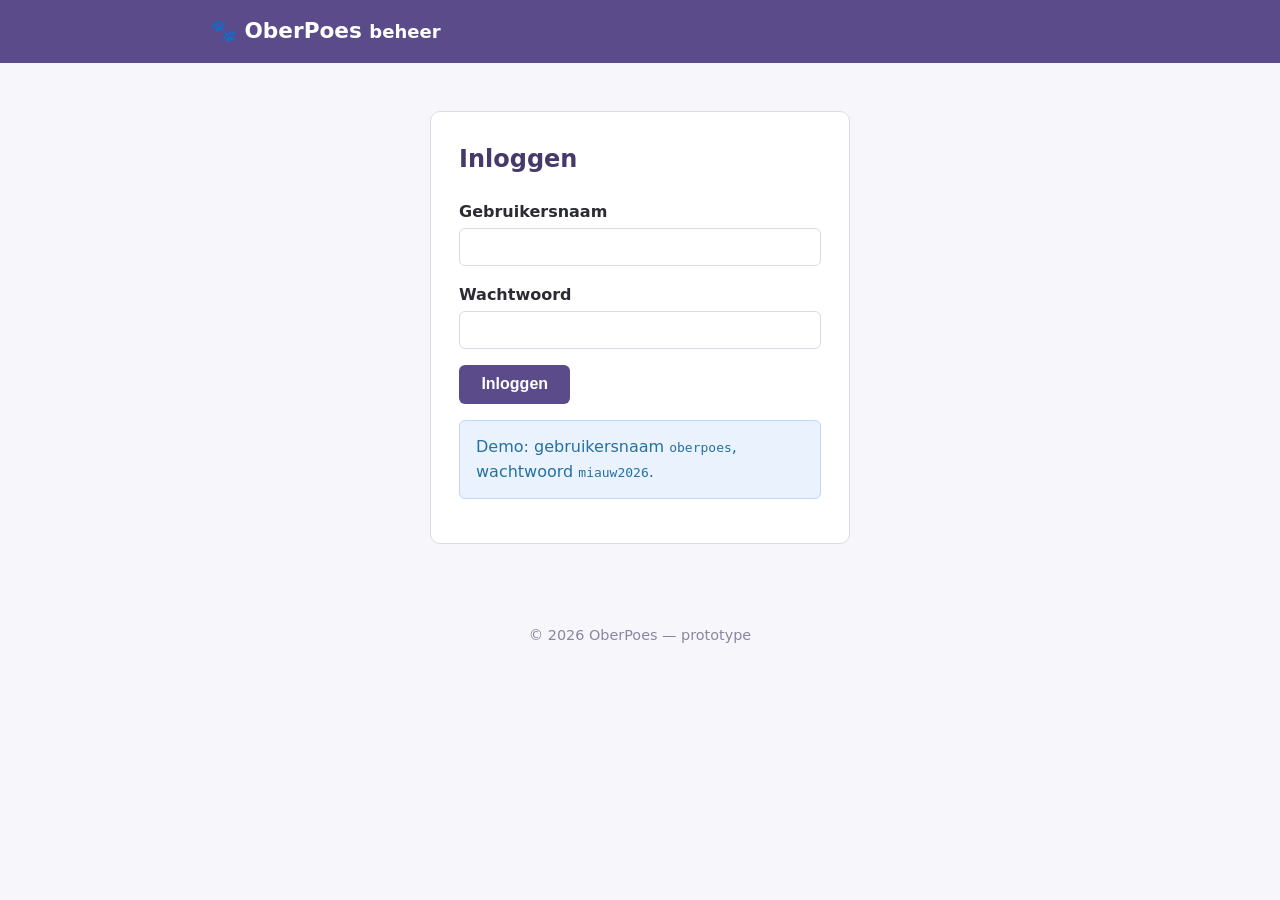
==== admin.html @ de4fd018 "feat: admin met login, menu en verwerking van aanvragen Co-Authored-By: Claude Fable 5 <noreply@anth" ====
<!DOCTYPE html>
<html lang="nl">
<head>
  <meta charset="utf-8">
  <meta name="viewport" content="width=device-width, initial-scale=1">
  <title>OberPoes — beheer</title>
  <link rel="stylesheet" href="css/style.css">
</head>
<body>
  <header class="site-header">
    <div class="container header-inner">
      <a class="logo" href="admin.html">🐾 OberPoes <small>beheer</small></a>
      <nav id="admin-menu" class="verborgen">
        <a href="#" id="menu-aanvragen" class="actief">Aanvragen</a>
        <a href="#" id="menu-tenants">Tenants</a>
        <a href="#" id="menu-uitloggen">Uitloggen</a>
      </nav>
    </div>
  </header>
  <main class="container">

    <!-- Login -->
    <div class="kaart" id="login-kaart" style="max-width: 420px; margin: 3rem auto;">
      <h2>Inloggen</h2>
      <div class="veld">
        <label for="gebruikersnaam">Gebruikersnaam</label>
        <input id="gebruikersnaam" type="text" autocomplete="username">
      </div>
      <div class="veld">
        <label for="wachtwoord">Wachtwoord</label>
        <input id="wachtwoord" type="password" autocomplete="current-password">
      </div>
      <span class="fout" id="fout-login"></span>
      <button class="knop" id="knop-login">Inloggen</button>
      <p class="melding melding-info">Demo: gebruikersnaam <code>oberpoes</code>, wachtwoord <code>miauw2026</code>.</p>
    </div>

    <!-- Applicatie -->
    <div id="admin-app" class="verborgen">
      <div id="view-aanvragen"></div>
      <div id="view-tenants" class="verborgen"></div>
    </div>

  </main>
  <footer class="site-footer">© 2026 OberPoes — prototype</footer>
  <script src="js/validatie.js"></script>
  <script src="js/db.js"></script>
  <script src="js/admin.js"></script>
</body>
</html>
---- css/style.css ----
:root {
  --paars: #5b4b8a;
  --paars-donker: #453a69;
  --accent: #e8a33d;
  --bg: #f7f6fb;
  --tekst: #2b2b33;
  --rand: #ddd9ea;
  --rood: #c0392b;
  --groen: #1e8e4e;
  --blauw: #2471a3;
  --grijs: #7f8c8d;
}
* { box-sizing: border-box; }
body {
  margin: 0;
  font-family: system-ui, -apple-system, "Segoe UI", sans-serif;
  background: var(--bg);
  color: var(--tekst);
  line-height: 1.6;
}
.container { max-width: 900px; margin: 0 auto; padding: 0 1.25rem; }

/* Header en menu */
.site-header { background: var(--paars); color: #fff; }
.header-inner { display: flex; align-items: center; justify-content: space-between; padding: 0.9rem 1.25rem; }
.logo { color: #fff; text-decoration: none; font-size: 1.35rem; font-weight: 700; }
.site-header nav a {
  color: #e9e5f7; text-decoration: none; margin-left: 1.25rem; padding-bottom: 3px;
}
.site-header nav a.actief, .site-header nav a:hover { color: #fff; border-bottom: 2px solid var(--accent); }

/* Hero */
.hero { text-align: center; padding: 3rem 0 2rem; }
.hero h1 { font-size: 2.4rem; margin: 0 0 0.5rem; color: var(--paars-donker); }
.hero p { font-size: 1.15rem; color: #55506b; max-width: 34rem; margin: 0 auto; }

/* Kaarten en formulieren */
.kaart { background: #fff; border: 1px solid var(--rand); border-radius: 10px; padding: 1.75rem; margin: 1.5rem 0; }
.kaart h2 { margin-top: 0; color: var(--paars-donker); }
.veld { margin-bottom: 1rem; }
.veld label { display: block; font-weight: 600; margin-bottom: 0.25rem; }
.veld input, .veld select {
  width: 100%; padding: 0.55rem 0.7rem; border: 1px solid var(--rand);
  border-radius: 6px; font-size: 1rem; background: #fff;
}
.veld input[readonly] { background: #f0eef8; color: #666; }
.veld input:focus, .veld select:focus { outline: 2px solid var(--paars); border-color: var(--paars); }
.veld .fout { color: var(--rood); font-size: 0.85rem; display: block; min-height: 1.1rem; }
.fout { color: var(--rood); font-size: 0.85rem; display: block; }
.velden-rij { display: flex; gap: 1rem; }
.velden-rij .veld { flex: 1; }

/* Knoppen */
.knop {
  background: var(--paars); color: #fff; border: none; border-radius: 6px;
  padding: 0.65rem 1.4rem; font-size: 1rem; font-weight: 600; cursor: pointer;
  text-decoration: none; display: inline-block;
}
.knop:hover { background: var(--paars-donker); }
.knop-secundair { background: #fff; color: var(--paars); border: 1px solid var(--paars); }
.knop-secundair:hover { background: #f0eef8; }
.knop-gevaar { background: var(--rood); }
.knop-gevaar:hover { background: #96281b; }
.knop-goed { background: var(--groen); }
.knop-goed:hover { background: #166e3c; }
.knop-klein { padding: 0.3rem 0.8rem; font-size: 0.85rem; }

/* Statusbadges */
.badge { display: inline-block; padding: 0.15rem 0.6rem; border-radius: 99px; font-size: 0.8rem; font-weight: 600; color: #fff; }
.badge-aangevraagd { background: var(--blauw); }
.badge-afgewezen { background: var(--rood); }
.badge-actief { background: var(--groen); }
.badge-inactief { background: var(--grijs); }

/* Tabellen */
.tabel { width: 100%; border-collapse: collapse; }
.tabel th, .tabel td { text-align: left; padding: 0.55rem 0.7rem; border-bottom: 1px solid var(--rand); vertical-align: middle; }
.tabel th { background: #f0eef8; color: var(--paars-donker); }
.tabel img { width: 40px; height: 40px; border-radius: 6px; border: 1px solid var(--rand); }
.tabel tr.klikbaar { cursor: pointer; }
.tabel tr.klikbaar:hover { background: #faf9fd; }

/* Hulpklassen */
.verborgen { display: none !important; }
.melding { padding: 0.8rem 1rem; border-radius: 6px; margin: 1rem 0; }
.melding-fout { background: #fdecea; color: var(--rood); border: 1px solid #f5c6c1; }
.melding-info { background: #eaf2fd; color: var(--blauw); border: 1px solid #c1d8f5; }
.melding-goed { background: #e9f7ef; color: var(--groen); border: 1px solid #bfe8d0; }
.demo-code { font-family: monospace; font-size: 1.3rem; background: #f0eef8; padding: 0.2rem 0.6rem; border-radius: 6px; letter-spacing: 2px; }
.tabel .demo-code { font-size: 0.95rem; }
.logo-preview { width: 150px; height: 150px; border: 1px dashed var(--rand); border-radius: 8px; background: #fff; object-fit: contain; }
.site-footer { text-align: center; color: #8a86a0; padding: 2rem 0; font-size: 0.9rem; }
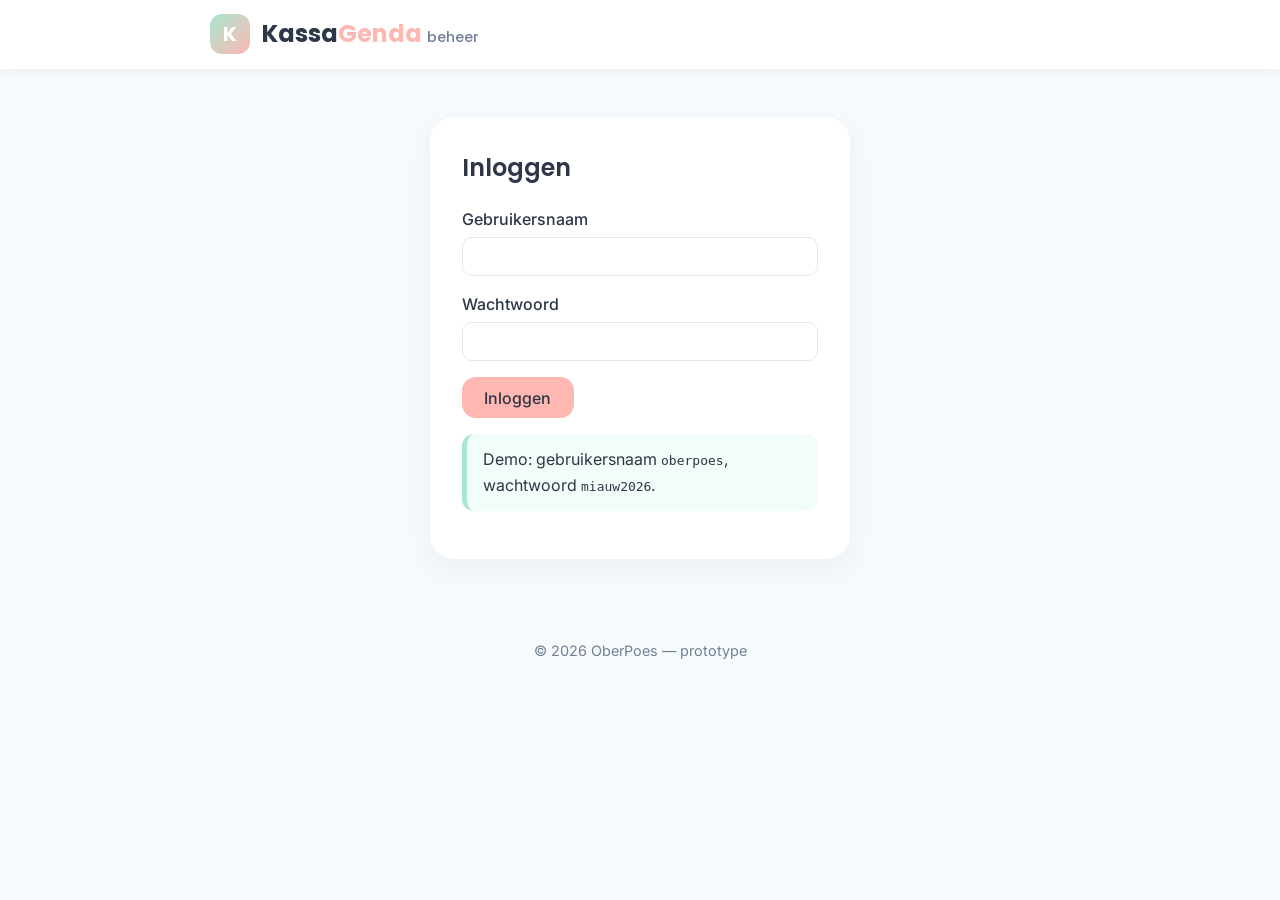
==== commit c8995ea7: "feat: KassaGenda-huisstijl en logo volgens style guide Co-Authored-By: Claude Fable 5 <noreply@anthr" ====
--- a/admin.html
+++ b/admin.html
@@ -5,13 +5,21 @@
   <meta name="viewport" content="width=device-width, initial-scale=1">
   <title>OberPoes — beheer</title>
   <link rel="stylesheet" href="css/style.css">
+  <link rel="icon" href="data:image/svg+xml,%3Csvg xmlns='http://www.w3.org/2000/svg' viewBox='0 0 40 40'%3E%3Cdefs%3E%3ClinearGradient id='g' x1='0' y1='0' x2='1' y2='1'%3E%3Cstop offset='0' stop-color='%23A8E6CF'/%3E%3Cstop offset='1' stop-color='%23FFB7B2'/%3E%3C/linearGradient%3E%3C/defs%3E%3Crect width='40' height='40' rx='12' fill='url(%23g)'/%3E%3Ctext x='20' y='27' font-family='sans-serif' font-size='20' font-weight='bold' fill='white' text-anchor='middle'%3EK%3C/text%3E%3C/svg%3E">
+  <link rel="preconnect" href="https://fonts.googleapis.com">
+  <link rel="preconnect" href="https://fonts.gstatic.com" crossorigin>
+  <link href="https://fonts.googleapis.com/css2?family=Inter:wght@400;500&family=Poppins:wght@600;700&display=swap" rel="stylesheet">
 </head>
 <body>
   <header class="site-header">
     <div class="container header-inner">
-      <a class="logo" href="admin.html">🐾 OberPoes <small>beheer</small></a>
+      <a class="logo" href="admin.html">
+        <span class="logo-icon" aria-hidden="true">K</span>
+        <span><span class="logo-kassa">Kassa</span><span class="logo-genda">Genda</span> <small>beheer</small></span>
+      </a>
       <nav id="admin-menu" class="verborgen">
-        <a href="#" id="menu-aanvragen" class="actief">Aanvragen</a>
+        <a href="#" id="menu-dashboard" class="actief">Dashboard</a>
+        <a href="#" id="menu-aanvragen">Aanvragen</a>
         <a href="#" id="menu-tenants">Tenants</a>
         <a href="#" id="menu-uitloggen">Uitloggen</a>
       </nav>
@@ -30,20 +38,23 @@
         <label for="wachtwoord">Wachtwoord</label>
         <input id="wachtwoord" type="password" autocomplete="current-password">
       </div>
-      <span class="fout" id="fout-login"></span>
+      <span class="fout" aria-live="polite" id="fout-login"></span>
       <button class="knop" id="knop-login">Inloggen</button>
       <p class="melding melding-info">Demo: gebruikersnaam <code>oberpoes</code>, wachtwoord <code>miauw2026</code>.</p>
     </div>
 
     <!-- Applicatie -->
     <div id="admin-app" class="verborgen">
-      <div id="view-aanvragen"></div>
+      <div id="view-dashboard"></div>
+      <div id="view-aanvragen" class="verborgen"></div>
       <div id="view-tenants" class="verborgen"></div>
     </div>
 
   </main>
   <footer class="site-footer">© 2026 OberPoes — prototype</footer>
   <script src="js/validatie.js"></script>
+  <script src="js/agenda.js"></script>
+  <script src="js/lijst.js"></script>
   <script src="js/db.js"></script>
   <script src="js/admin.js"></script>
 </body>
--- a/css/style.css
+++ b/css/style.css
@@ -1,69 +1,95 @@
 :root {
-  --paars: #5b4b8a;
-  --paars-donker: #453a69;
-  --accent: #e8a33d;
-  --bg: #f7f6fb;
-  --tekst: #2b2b33;
-  --rand: #ddd9ea;
+  --mint: #A8E6CF;
+  --roze: #FFB7B2;
+  --charcoal: #2D3748;
+  --bg: #F7FAFC;
+  --grijstekst: #718096;
+  --rand: #E2E8F0;
   --rood: #c0392b;
   --groen: #1e8e4e;
   --blauw: #2471a3;
   --grijs: #7f8c8d;
+  --font-koppen: 'Poppins', system-ui, sans-serif;
+  --font-body: 'Inter', system-ui, sans-serif;
 }
 * { box-sizing: border-box; }
 body {
   margin: 0;
-  font-family: system-ui, -apple-system, "Segoe UI", sans-serif;
+  font-family: var(--font-body);
   background: var(--bg);
-  color: var(--tekst);
+  color: var(--charcoal);
   line-height: 1.6;
 }
+h1, h2, h3 { font-family: var(--font-koppen); font-weight: 600; }
 .container { max-width: 900px; margin: 0 auto; padding: 0 1.25rem; }
 
 /* Header en menu */
-.site-header { background: var(--paars); color: #fff; }
+.site-header { background: #fff; box-shadow: 0 2px 12px rgba(45, 55, 72, 0.06); }
 .header-inner { display: flex; align-items: center; justify-content: space-between; padding: 0.9rem 1.25rem; }
-.logo { color: #fff; text-decoration: none; font-size: 1.35rem; font-weight: 700; }
+
+/* Logo (style guide) */
+.logo {
+  font-family: var(--font-koppen); font-size: 1.5rem; font-weight: 700;
+  display: flex; align-items: center; gap: 12px;
+  color: var(--charcoal); text-decoration: none;
+}
+.logo-icon {
+  width: 40px; height: 40px; flex: none;
+  background: linear-gradient(135deg, var(--mint), var(--roze));
+  border-radius: 12px;
+  display: flex; justify-content: center; align-items: center;
+  color: #fff; font-size: 20px; font-family: var(--font-koppen); font-weight: 700;
+}
+.logo-kassa { color: var(--charcoal); }
+.logo-genda { color: var(--roze); }
+.logo small { font-size: 0.9rem; color: var(--grijstekst); font-weight: 500; }
+
 .site-header nav a {
-  color: #e9e5f7; text-decoration: none; margin-left: 1.25rem; padding-bottom: 3px;
+  color: var(--charcoal); text-decoration: none; margin-left: 1.25rem;
+  padding-bottom: 3px; font-weight: 500;
 }
-.site-header nav a.actief, .site-header nav a:hover { color: #fff; border-bottom: 2px solid var(--accent); }
+.site-header nav a.actief, .site-header nav a:hover { border-bottom: 3px solid var(--roze); }
 
 /* Hero */
 .hero { text-align: center; padding: 3rem 0 2rem; }
-.hero h1 { font-size: 2.4rem; margin: 0 0 0.5rem; color: var(--paars-donker); }
-.hero p { font-size: 1.15rem; color: #55506b; max-width: 34rem; margin: 0 auto; }
+.hero h1 { font-size: 2.4rem; margin: 0 0 0.5rem; color: var(--charcoal); font-weight: 700; }
+.hero p { font-size: 1.15rem; color: var(--grijstekst); max-width: 34rem; margin: 0 auto; }
 
 /* Kaarten en formulieren */
-.kaart { background: #fff; border: 1px solid var(--rand); border-radius: 10px; padding: 1.75rem; margin: 1.5rem 0; }
-.kaart h2 { margin-top: 0; color: var(--paars-donker); }
+.kaart {
+  background: #fff; border-radius: 24px; padding: 2rem; margin: 1.5rem 0;
+  box-shadow: 0 10px 30px rgba(45, 55, 72, 0.05);
+}
+.kaart h2 { margin-top: 0; color: var(--charcoal); }
 .veld { margin-bottom: 1rem; }
-.veld label { display: block; font-weight: 600; margin-bottom: 0.25rem; }
+.veld label { display: block; font-weight: 500; margin-bottom: 0.25rem; }
 .veld input, .veld select {
   width: 100%; padding: 0.55rem 0.7rem; border: 1px solid var(--rand);
-  border-radius: 6px; font-size: 1rem; background: #fff;
+  border-radius: 10px; font-size: 1rem; background: #fff; font-family: var(--font-body);
 }
-.veld input[readonly] { background: #f0eef8; color: #666; }
-.veld input:focus, .veld select:focus { outline: 2px solid var(--paars); border-color: var(--paars); }
+.veld input[readonly] { background: #EDF2F7; color: var(--grijstekst); }
+.veld input:focus, .veld select:focus { outline: 2px solid var(--charcoal); border-color: var(--charcoal); }
 .veld .fout { color: var(--rood); font-size: 0.85rem; display: block; min-height: 1.1rem; }
 .fout { color: var(--rood); font-size: 0.85rem; display: block; }
 .velden-rij { display: flex; gap: 1rem; }
 .velden-rij .veld { flex: 1; }
 
-/* Knoppen */
+/* Knoppen (style guide: blossom-roze primair) */
 .knop {
-  background: var(--paars); color: #fff; border: none; border-radius: 6px;
-  padding: 0.65rem 1.4rem; font-size: 1rem; font-weight: 600; cursor: pointer;
-  text-decoration: none; display: inline-block;
+  background: var(--roze); color: var(--charcoal); border: none; border-radius: 14px;
+  padding: 0.65rem 1.4rem; font-size: 1rem; font-weight: 500; cursor: pointer;
+  text-decoration: none; display: inline-block; font-family: var(--font-body);
+  transition: transform 0.2s ease, box-shadow 0.2s ease;
 }
-.knop:hover { background: var(--paars-donker); }
-.knop-secundair { background: #fff; color: var(--paars); border: 1px solid var(--paars); }
-.knop-secundair:hover { background: #f0eef8; }
-.knop-gevaar { background: var(--rood); }
-.knop-gevaar:hover { background: #96281b; }
-.knop-goed { background: var(--groen); }
-.knop-goed:hover { background: #166e3c; }
+.knop:hover { transform: translateY(-2px); box-shadow: 0 5px 15px rgba(255, 183, 178, 0.4); }
+.knop-secundair { background: #fff; color: var(--charcoal); border: 1px solid var(--charcoal); }
+.knop-secundair:hover { box-shadow: 0 5px 15px rgba(45, 55, 72, 0.15); }
+.knop-gevaar { background: var(--rood); color: #fff; }
+.knop-gevaar:hover { box-shadow: 0 5px 15px rgba(192, 57, 43, 0.35); }
+.knop-goed { background: var(--groen); color: #fff; }
+.knop-goed:hover { box-shadow: 0 5px 15px rgba(30, 142, 78, 0.35); }
 .knop-klein { padding: 0.3rem 0.8rem; font-size: 0.85rem; }
+.knop:disabled { opacity: 0.4; cursor: not-allowed; transform: none; box-shadow: none; }
 
 /* Statusbadges */
 .badge { display: inline-block; padding: 0.15rem 0.6rem; border-radius: 99px; font-size: 0.8rem; font-weight: 600; color: #fff; }
@@ -75,18 +101,34 @@
 /* Tabellen */
 .tabel { width: 100%; border-collapse: collapse; }
 .tabel th, .tabel td { text-align: left; padding: 0.55rem 0.7rem; border-bottom: 1px solid var(--rand); vertical-align: middle; }
-.tabel th { background: #f0eef8; color: var(--paars-donker); }
-.tabel img { width: 40px; height: 40px; border-radius: 6px; border: 1px solid var(--rand); }
+.tabel th { background: #EDF2F7; color: var(--charcoal); font-family: var(--font-body); font-weight: 600; }
+.tabel img { width: 40px; height: 40px; border-radius: 10px; border: 1px solid var(--rand); }
 .tabel tr.klikbaar { cursor: pointer; }
-.tabel tr.klikbaar:hover { background: #faf9fd; }
+.tabel tr.klikbaar:hover { background: var(--bg); }
+
+/* Dashboard-tegels (style guide dashboard-card) */
+.card-title {
+  font-weight: 500; font-size: 13px; text-transform: uppercase;
+  letter-spacing: 0.5px; color: #4A5568;
+}
+.card-value { font-family: var(--font-koppen); font-size: 24px; font-weight: 700; margin-top: 4px; }
+
+/* Toegankelijkheid */
+.knop:focus-visible, a:focus-visible, input:focus-visible, select:focus-visible {
+  outline: 3px solid var(--charcoal);
+  outline-offset: 2px;
+}
+@media (prefers-reduced-motion: reduce) {
+  * { scroll-behavior: auto !important; transition: none !important; }
+}
 
 /* Hulpklassen */
 .verborgen { display: none !important; }
-.melding { padding: 0.8rem 1rem; border-radius: 6px; margin: 1rem 0; }
-.melding-fout { background: #fdecea; color: var(--rood); border: 1px solid #f5c6c1; }
-.melding-info { background: #eaf2fd; color: var(--blauw); border: 1px solid #c1d8f5; }
-.melding-goed { background: #e9f7ef; color: var(--groen); border: 1px solid #bfe8d0; }
-.demo-code { font-family: monospace; font-size: 1.3rem; background: #f0eef8; padding: 0.2rem 0.6rem; border-radius: 6px; letter-spacing: 2px; }
+.melding { padding: 0.8rem 1rem; border-radius: 12px; margin: 1rem 0; }
+.melding-fout { background: #fdecea; color: var(--rood); border-left: 5px solid var(--rood); }
+.melding-info { background: rgba(168, 230, 207, 0.15); color: var(--charcoal); border-left: 5px solid var(--mint); }
+.melding-goed { background: #e9f7ef; color: var(--groen); border-left: 5px solid var(--groen); }
+.demo-code { font-family: monospace; font-size: 1.3rem; background: #EDF2F7; padding: 0.2rem 0.6rem; border-radius: 8px; letter-spacing: 2px; }
 .tabel .demo-code { font-size: 0.95rem; }
-.logo-preview { width: 150px; height: 150px; border: 1px dashed var(--rand); border-radius: 8px; background: #fff; object-fit: contain; }
-.site-footer { text-align: center; color: #8a86a0; padding: 2rem 0; font-size: 0.9rem; }
+.logo-preview { width: 150px; height: 150px; border: 1px dashed var(--rand); border-radius: 12px; background: #fff; object-fit: contain; }
+.site-footer { text-align: center; color: var(--grijstekst); padding: 2rem 0; font-size: 0.9rem; }
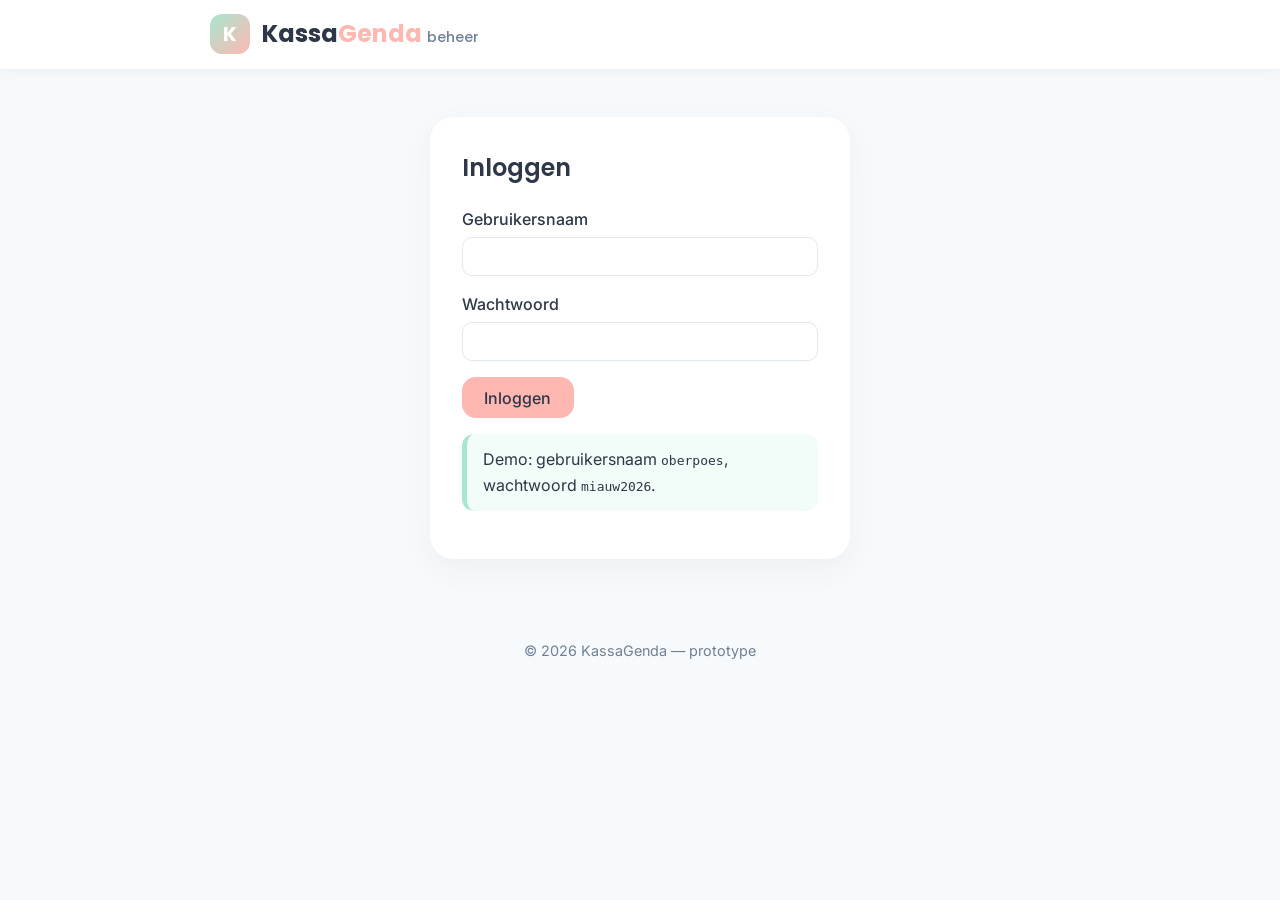
==== commit 9401e9d7: "feat: tekstuele rebrand naar KassaGenda Co-Authored-By: Claude Fable 5 <noreply@anthropic.com>" ====
--- a/admin.html
+++ b/admin.html
@@ -3,7 +3,7 @@
 <head>
   <meta charset="utf-8">
   <meta name="viewport" content="width=device-width, initial-scale=1">
-  <title>OberPoes — beheer</title>
+  <title>KassaGenda — beheer</title>
   <link rel="stylesheet" href="css/style.css">
   <link rel="icon" href="data:image/svg+xml,%3Csvg xmlns='http://www.w3.org/2000/svg' viewBox='0 0 40 40'%3E%3Cdefs%3E%3ClinearGradient id='g' x1='0' y1='0' x2='1' y2='1'%3E%3Cstop offset='0' stop-color='%23A8E6CF'/%3E%3Cstop offset='1' stop-color='%23FFB7B2'/%3E%3C/linearGradient%3E%3C/defs%3E%3Crect width='40' height='40' rx='12' fill='url(%23g)'/%3E%3Ctext x='20' y='27' font-family='sans-serif' font-size='20' font-weight='bold' fill='white' text-anchor='middle'%3EK%3C/text%3E%3C/svg%3E">
   <link rel="preconnect" href="https://fonts.googleapis.com">
@@ -51,7 +51,7 @@
     </div>
 
   </main>
-  <footer class="site-footer">© 2026 OberPoes — prototype</footer>
+  <footer class="site-footer">© 2026 KassaGenda — prototype</footer>
   <script src="js/validatie.js"></script>
   <script src="js/agenda.js"></script>
   <script src="js/lijst.js"></script>
